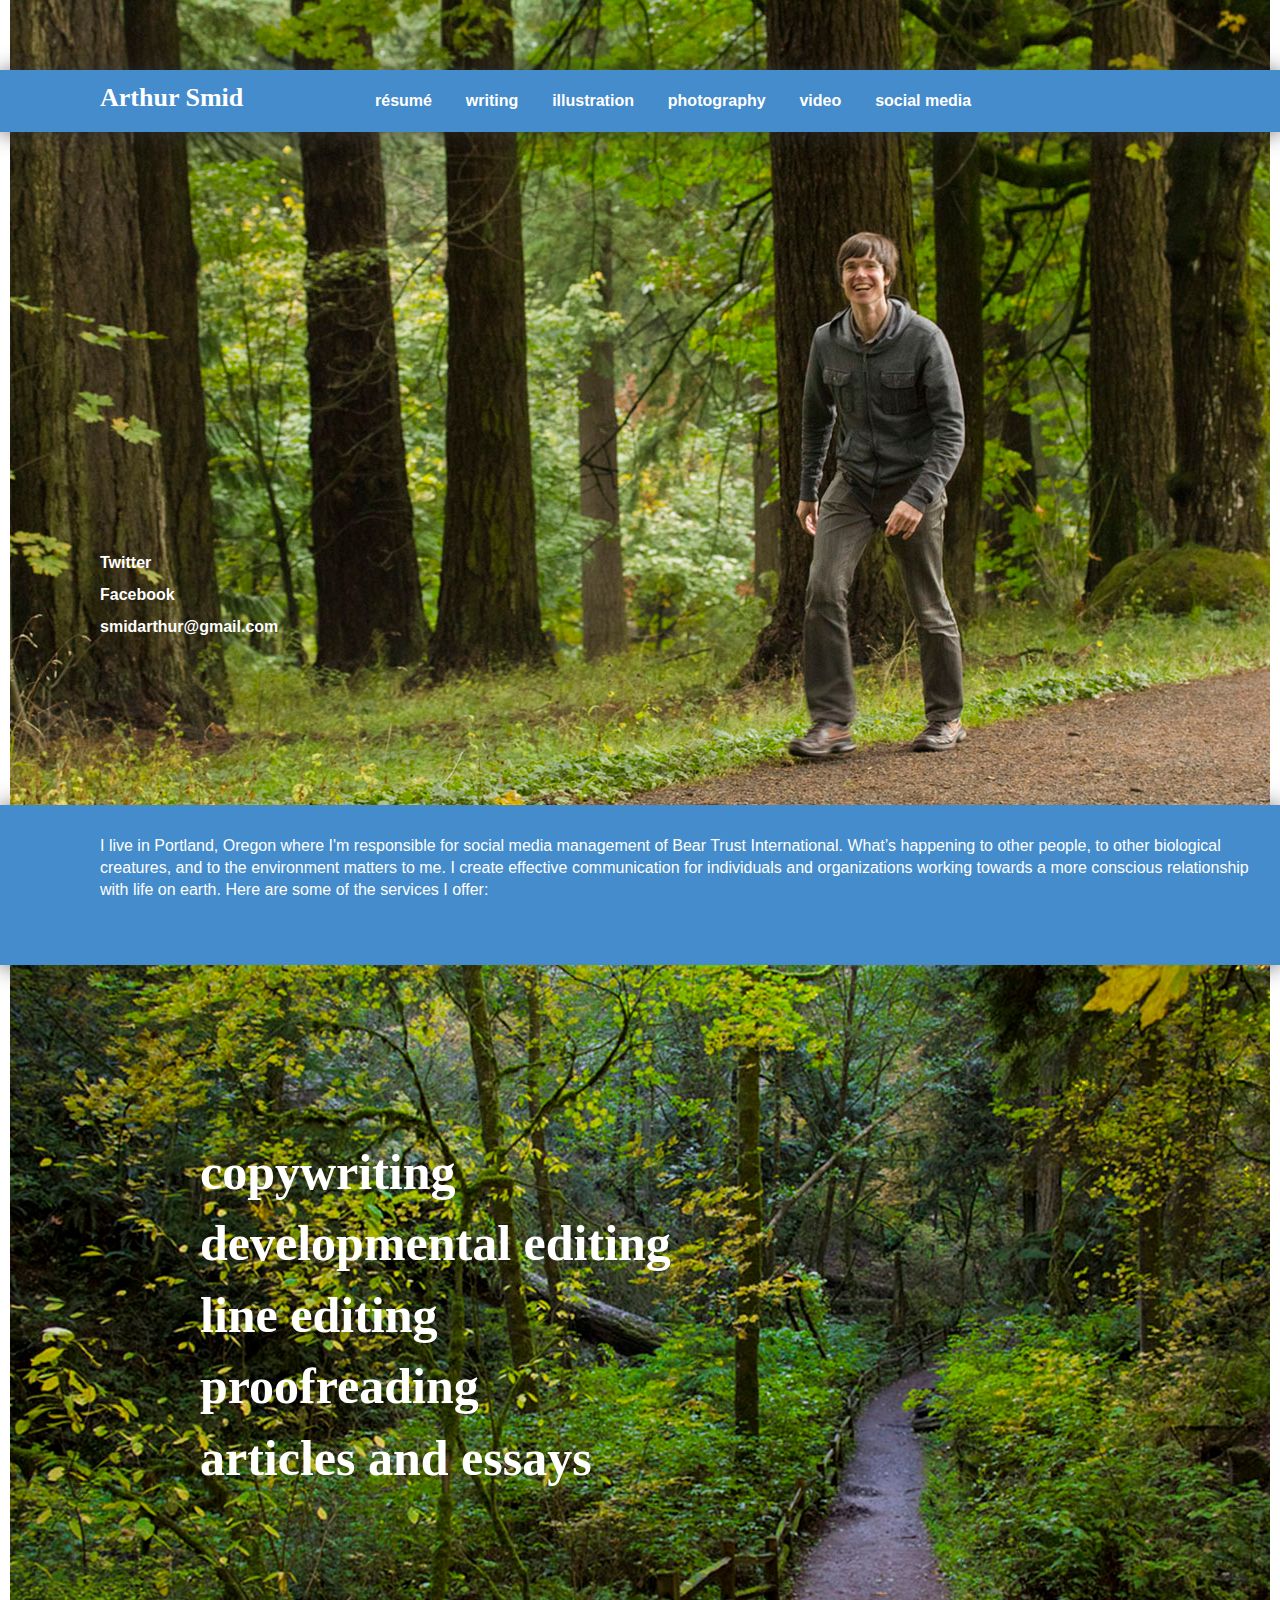
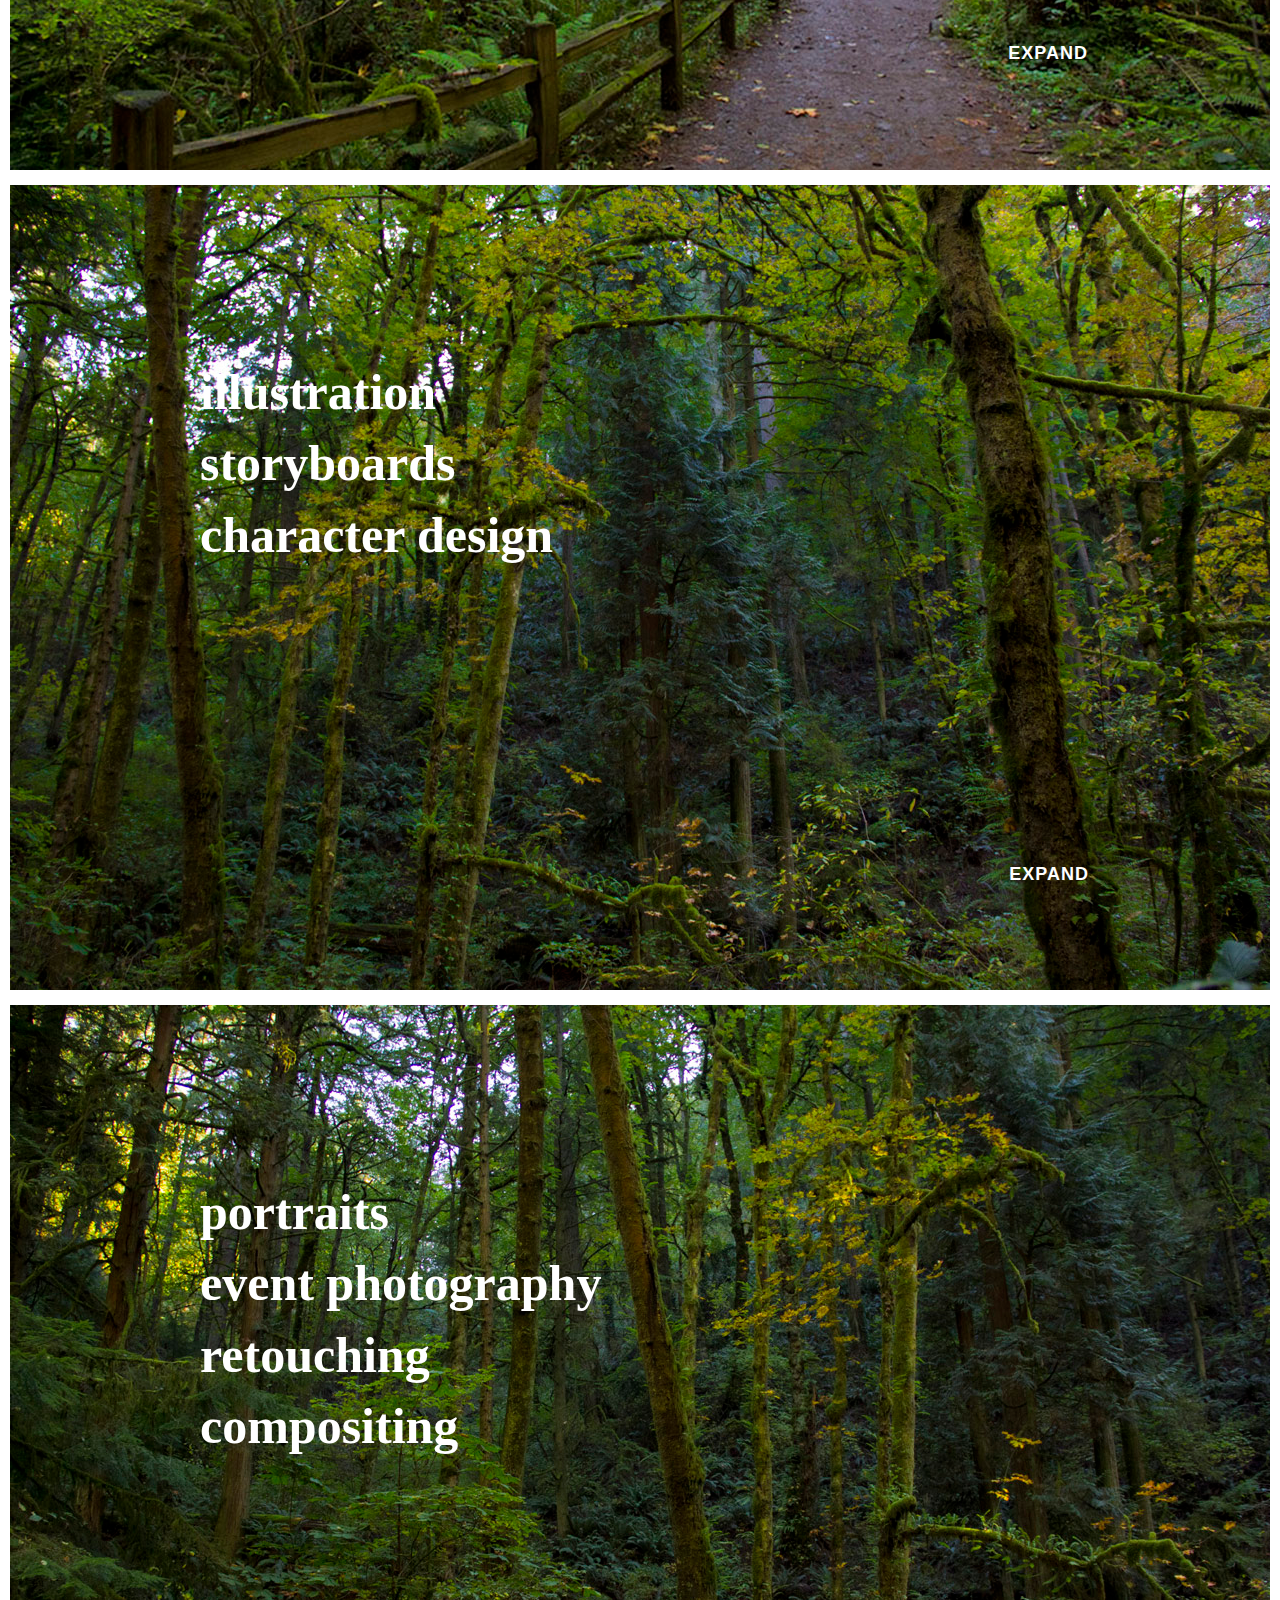
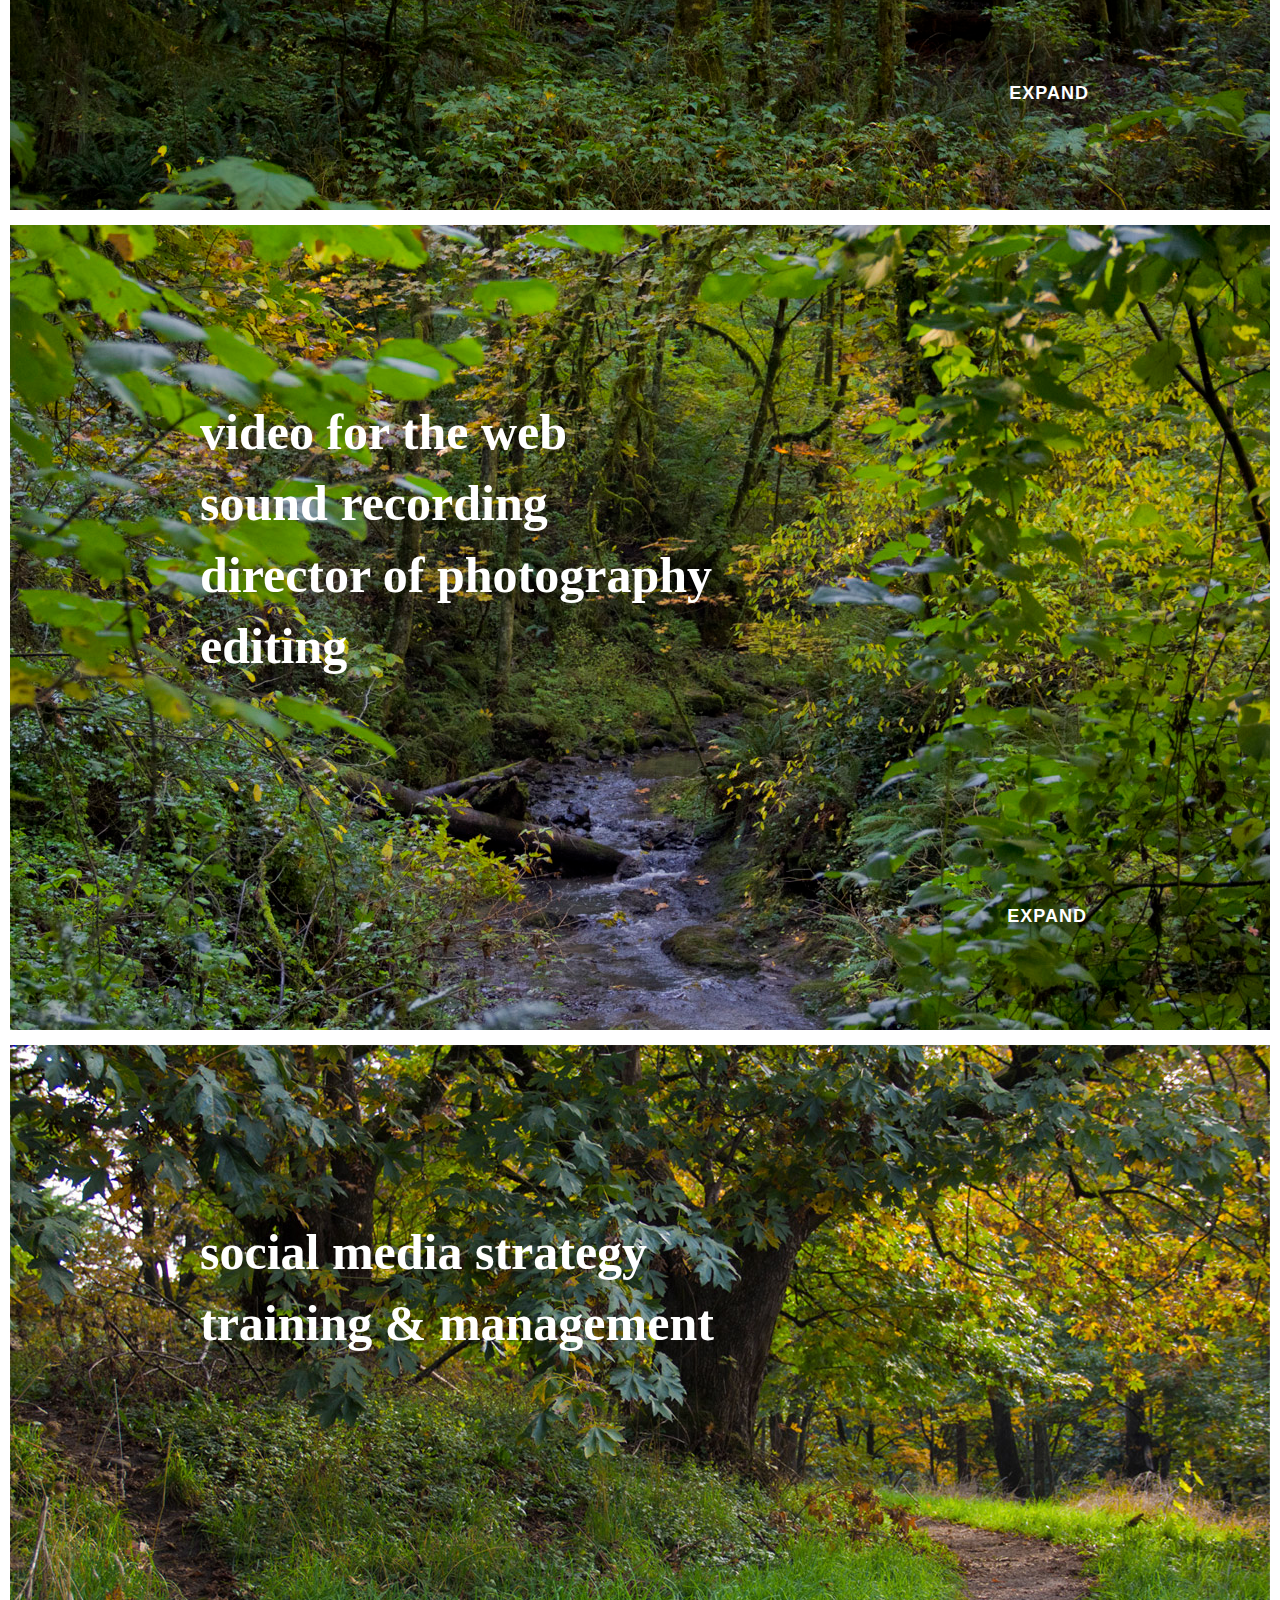
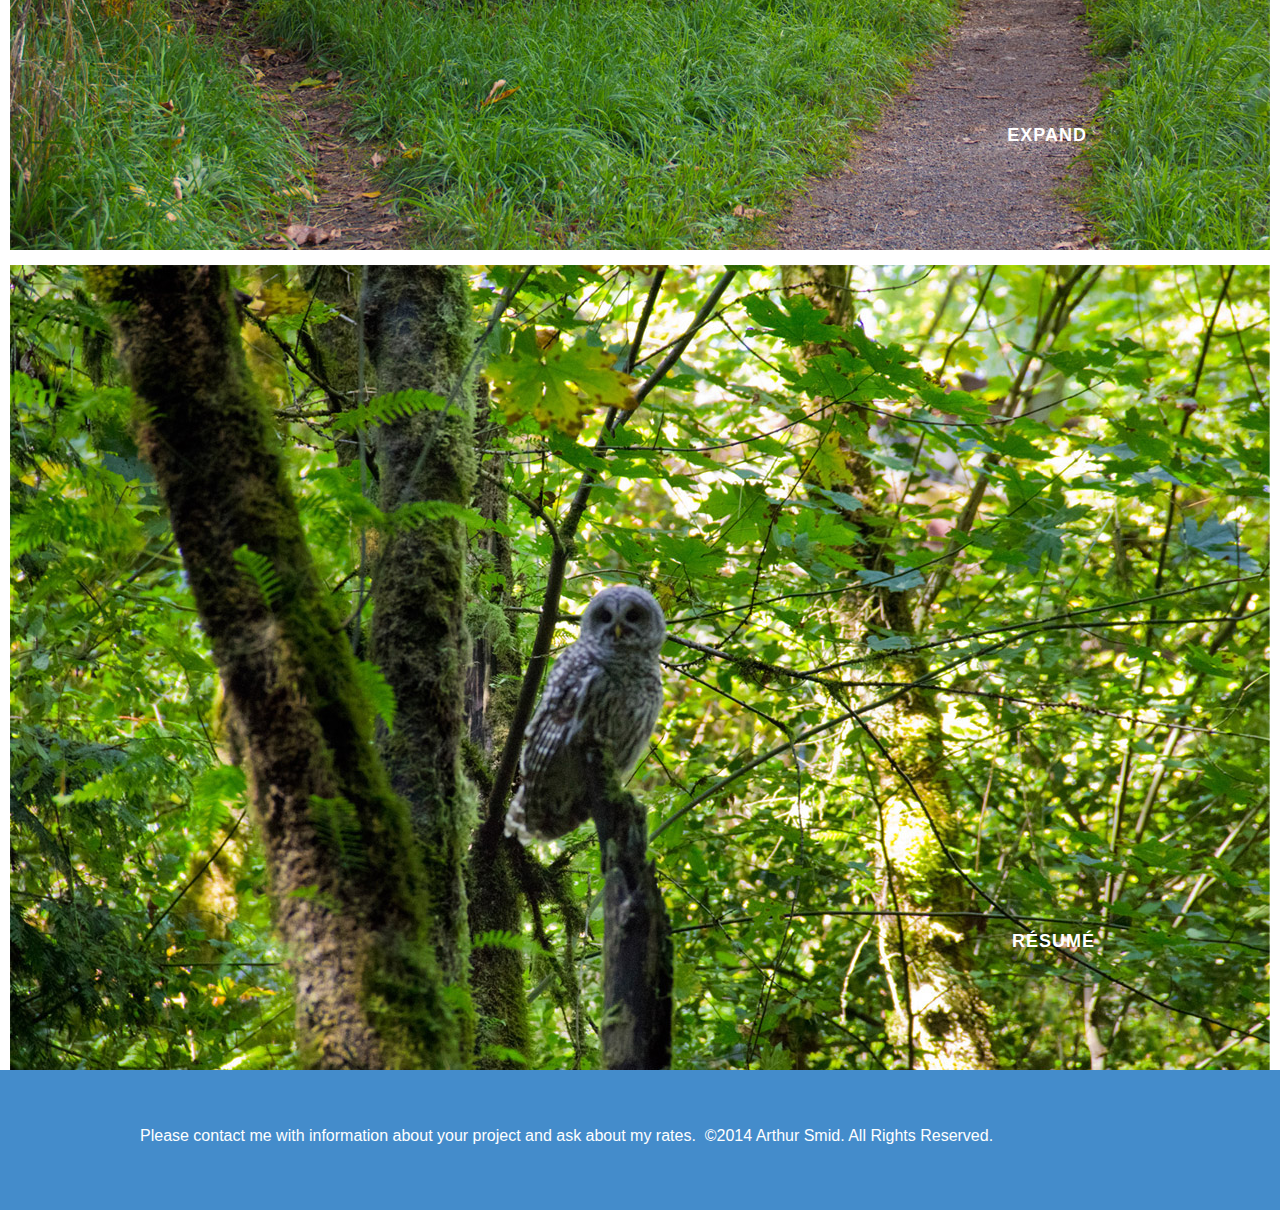
==== index.html @ 8f71c3ad "Changed some header and nav styles for mobile" ====
<!DOCTYPE HTML PUBLIC "-//W3C//DTD HTML 4.01 Transitional//EN"
 "http://www.w3.org/TR/html4/loose.dtd">

<html>

	<head>

	    <meta http-equiv="content-type" content="text/html; charset=utf-8">

	    <meta name="description" content="Writer and artist in Portland, Oregon. I create effective communications for individuals and organizations working towards a more conscious relationship with life on earth.">
      <meta name="viewport" content="user-scalable=no, initial-scale=1.0, maximum-scale=1.0, width=device-width">

      <link type="text/css" href="styles.css" rel="stylesheet">
      <link type="text/css" href="mobile_styles.css" rel="stylesheet">

	    <link rel="shortcut icon" href="favicon.ico" type="image/x-icon">
<link rel="icon" href="favicon.ico" type="image/x-icon">




	    <script type="text/javascript" src="js/jquery.min.js"></script>


<script type="text/javascript">
jQuery(document).ready(function() {
    var offset = 220;
    var duration = 500;
    jQuery(window).scroll(function() {
        if (jQuery(this).scrollTop() > offset) {
            jQuery('.back-to-top').fadeIn(duration);
        } else {
            jQuery('.back-to-top').fadeOut(duration);
        }
    });

    jQuery('.back-to-top').click(function(event) {
        event.preventDefault();
        jQuery('html, body').animate({scrollTop: 0}, duration);
        return false;
    })
});
		</script>



		<script type="text/javascript">
		$(document).ready(function() {
		  $('.nav-toggle').click(function(){
			//get collapse content selector
			var collapse_content_selector = $(this).attr('href');

			//make the collapse content to be shown or hide
			var toggle_switch = $(this);
			$(collapse_content_selector).toggle(function(){
			  if($(this).css('display')=='none'){
                                //change the button label to be 'Expand'
				toggle_switch.html('EXPAND');
			  }else{
                                //change the button label to be 'Hide'
				toggle_switch.html('CONTRACT');

			  }
			});
		  });

		});
		</script>



			<script type="text/javascript">
		$(document).ready(function() {
		  $('.nav-tog').click(function(){
			//get collapse content selector
			var collapse_content_selector = $(this).attr('href');

			//make the collapse content to be shown or hide
			var toggle_switch = $(this);
			$(collapse_content_selector).toggle(function(){
			  if($(this).css('display')=='none'){
                                //change the button label to be 'Expand'
				toggle_switch.html('R&Eacute;SUM&Eacute;');
			  }else{
                                //change the button label to be 'Hide'
				toggle_switch.html('R&Eacute;SUM&Eacute;');

			  }
			});
		  });

		});
		</script>


	    <title>Arthur Smid - Professional social media, writing and graphic services</title>

	</head>

	<body>



		<div id="container">


		<div id="dresser">

		<div id="header">

			<div id="logo"><h1>Arthur Smid</h1></div>


					<div id="navigation">
						<a href="index.html#resume" class="smoothScroll">résumé</a>
						<a href="index.html#writing" class="smoothScroll">writing</a>
						<a href="index.html#illustration" class="smoothScroll">illustration</a>
						<a href="index.html#photography" class="smoothScroll">photography</a>
						<a href="index.html#video" class="smoothScroll">video</a>
						<a href="index.html#socialMedia" class="smoothScroll">social media</a>

					</div>
					<!-- end navigation -->



				</div>
				<!-- end header -->


				<div id="contact">


			<div><a href="http://www.twitter.com/ArthurSmid"  target="blank">Twitter</a></div>
			<div><a href="http://www.facebook.com/ArthurSmid" target="blank"> Facebook</a></div>
				<div>
			<a href="mailto:smidarthur@gmail.com">smidarthur@gmail.com</a></div>
			</div>



				</div>
				<!-- end dresser -->


			<div id="content">





			<div id="intro"><div id="intro_text"><p>I live in Portland, Oregon where I'm responsible for social media management of Bear Trust International. What’s happening to other people, to other biological creatures, and to the environment matters to me. I create effective communication for individuals and organizations working towards a more conscious relationship with life on earth. Here are some of the services I offer: </p></div>

			</div>



			<div id="dresser1">



			<div id="collapse1" style="display:none">

				<div class="drawer1">


						<div class="column_c">

								<a href="https://muralmouth.wordpress.com/2016/01/08/chapbooks-dreams-poems-and-statements/" class="cell cell1" target="blank">
								Chapbooks:<br> Dreams, Poems, and Statements
								</a>

								<a href="http://www.neighborhoodnotes.com/news/2010/06/making_your_money_work_portlands_community_banks_and_credit_unions/" class="cell cell2"  target="blank">

								Making Your Money Work:
								Portland’s Community Banks and Credit Unions
								</a>

								<a href="http://www.neighborhoodnotes.com/news/2008/12/brody_on_broadway/" class="cell_b cell3"  target="blank">
								Brody on Broadway
								</a>



						</div>
					<!-- end column -->

						<div class="column_c">

								<a href="childrensbooks.html" target="blank" class="cell_b cell4">
								Children’s Books
								</a>

							<a href="http://www.neighborhoodnotes.com/news/2010/11/the_water_cycle_in_portland_living_in_a_watershed/" target="blank" class="cell cell7">
								The Water Cycle in Portland:<br> Living in a Watershed
								</a>

								<a href="http://thedailycrosshatch.com/2008/11/12/interview-farel-dalrymple/" target="blank" class="cell_b cell6">
								Interview: Farel Dalrymple
								</a>
						</div>
					<!-- end column -->


						<div class="column_c">

					<a href="https://muralmouth.wordpress.com/2015/06/01/oregon-geothermal-tapping-the-earths-power-industry-insights-with-john-lund/" target="blank" class="cell cell7">
								Oregon Geothermal<br> Tapping the Earth's Power
								</a>

								<a href="http://muralmouth.wordpress.com/2013/07/01/complementary-currency-citizens-invested-in-their-community/" class="cell cell1" target="blank">
								Proposal for a Conversation<br> About Complementary Currency
								</a>

								<a href="http://thedailycrosshatch.com/2008/10/12/chris-onstad-the-great-outdoor-fight-book-release-at-floating-world-comics/" target="blank" class="cell cell9">
								Chris Onstad:<br>  The Great Outdoor Fight Book<br>  Release at Floating World Comics
								</a>
						</div>
					<!-- end column -->




					</div>
					<!-- end drawer1 -->



				</div>
			<!-- end collapse1 -->

				<div class="heading">
			<div class="anchor"><a name="writing"></a></div>

					<h2>copywriting</h2>
					<h2>developmental editing</h2>
					 <h2>line editing</h2>
					<h2>proofreading</h2>
					<h2>articles and essays</h2>
							<div class="knob">

					<span href="#collapse1" class="nav-toggle button">
					EXPAND</span>
					</div>
					<!-- end knob -->


				</div>




			</div>
			<!-- end dresser1 -->





			<div id="dresser2">

				<div id="collapse2" style="display:none">

				<div class="drawer2">


						<div class="column">

								<a href="http://muralmouth.files.wordpress.com/2013/08/anessentialcommodity3.jpg" target="blank" class="cell10">
								</a>

								<a href="ahc.html" target="blank" class="cell11">

								</a>

								<a href="https://muralmouth.wordpress.com/2016/01/12/graphic-design-for-oregon-environmental-justice/" target="blank" class="cell12">

								</a>



						</div>
					<!-- end column -->

						<div class="column">

								<a href="https://muralmouth.wordpress.com/2016/04/08/40-second-elvis-movie/" target="blank" class="cell13">

								</a>

							<a href="lhap.html" target="blank" class="cell14">

								</a>

								<a href="http://thecrashedship.tumblr.com/" target="blank" class="cell15">

								</a>
						</div>
					<!-- end column -->


						<div class="column_b">

								<a href="http://guardianstoryboard.wordpress.com/" target="blank" class="cell16">

								</a>

								<a href="lwgs.html" target="blank" class="cell17">

								</a>

								<a href="ifap.html" target="blank" class="cell18">

								</a>
						</div>
					<!-- end column -->




					</div>
					<!-- end drawer2 -->



				</div>
			<!-- end collapse2 -->

				<div class="heading">
				<div class="anchor"><a name="illustration"></a></div>
						<h2>illustration</h2>
						<h2>storyboards</h2>
						<h2>character design</h2>




						<div class="knob knob2">
						<span href="#collapse2" class="nav-toggle button">
							EXPAND</span>
				</div>
				<!-- end knob -->




					</div>


			</div>



			<div id="dresser3">

			<div id="collapse3" style="display:none">

				<div class="drawer2">


						<div class="column">

								<a href="http://www.flickr.com/photos/12839935@N05/with/7206237502" target="blank" class="cell19">
								</a>

								<a href="http://www.flickr.com/photos/12839935@N05/7206237502/in/photostream/" target="blank" class="cell20">

								</a>

								<a href="http://muralmouth.wordpress.com/2012/11/07/portlands-comedy-trumpeter-player-kirk-reeves/" target="blank" class="cell21">
								</a>



						</div>
					<!-- end column -->

						<div class="column">

								<a href="http://muralmouth.files.wordpress.com/2013/04/monica_214.jpg" target="blank" class="cell22">

								</a>

							<a href="crccabout.html" target="blank" class="cell23">

								</a>

								<a href="http://www.flickr.com/photos/12839935@N05/7096708691/" target="blank" class="cell24">
								</a>
						</div>
					<!-- end column -->


						<div class="column_b">

								<a href="http://muralmouth.wordpress.com/2012/09/18/costume-sale-at-oregon-childrens-theatre/"  target="blank" class="cell25">

								</a>

								<a href="http://www.flickr.com/photos/12839935@N05/7132922783/" target="blank" class="cell26">
								</a>

								<a href="http://www.flickr.com/photos/12839935@N05/with/7206237502" target="blank" class="cell27">
								</a>
						</div>
					<!-- end column -->




					</div>
					<!-- end drawer2 -->



				</div>
			<!-- end collapse3 -->

				<div class="heading">
				<div class="anchor"><a name="photography"></a></div>
							<h2>portraits</h2>
							<h2>event photography</h2>
							<h2>retouching</h2>
							<h2>compositing</h2>


									<div class="knob knob3">
											<span href="#collapse3" class="nav-toggle button">
												EXPAND</span>
									</div>
									<!-- end knob -->
						</div>





			</div>



			<div id="dresser4">



			<div id="collapse4" style="display:none">

				<div class="drawer1">


						<div class="column_c">

								<a href="crcc.html" target="blank" class="cell_b cell1">
								Cedar Rapids Chess Club
								</a>

								<a href="https://vimeo.com/43348110" target="blank" class="cell_b cell2">
								Hannah in the Park
								</a>

								<a href="https://vimeo.com/55214036" target="blank" class="cell_b cell3">
								The Trifecta
								</a>



						</div>
					<!-- end column -->

						<div class="column_c">

								<a href="https://vimeo.com/42809027" target="blank" class="cell_b cell4">
								The Children's Center
								</a>

							<a href="https://vimeo.com/44155819" target="blank" class="cell_b cell5">
								Eternal Return
								</a>

								<a href="https://vimeo.com/54666315" target="blank" class="cell_b cell6">
								Fantasy Is My Breakfast
								</a>
						</div>
					<!-- end column -->


						<div class="column_c">

								<a href="https://vimeo.com/39379631" target="blank" class="cell_b cell7">
								PSU's Bike Hub
								</a>

								<a href="https://vimeo.com/46126713" target="blank" class="cell_b cell8">
								Wild Things
								</a>

								<a href="https://vimeo.com/53980043" target="blank" class="cell_b cell9">
								The Undead King
								</a>
						</div>
					<!-- end column -->




					</div>
					<!-- end drawer1 -->



				</div>
			<!-- end collapse1 -->

				<div class="heading">
				<div class="anchor"><a name="video"></a></div>
							<h2>video for the web</h2>
							<h2>sound recording</h2>
							<h2>director of photography</h2>
							<h2>editing</h2>

						</div>

						<div class="knob knob4">

					<span href="#collapse4" class="nav-toggle button">
					EXPAND</span>
					</div>
					<!-- end knob -->

			</div>



			<div id="dresser5">

			<div id="collapse5" style="display:none">

				<div class="drawer3">


						<div class="column_c">

								<a href="http://beartrust.org/" target="blank"  class="cell cell1">
								Daily Posts for<br> Bear Trust International
								</a>

								<a href="http://portlandfilmfestival.com/" target="blank" class="cell cell2">
								Additional Posts for<br> the Portland Film Festival
								</a>

						</div>
					<!-- end column -->

						<div class="column_c">

								<a href="https://www.facebook.com/BearTrustInternational" target="blank" class="cell_b cell4">
								BTI Facebook
								</a>

							<a href="https://www.facebook.com/PortlandFilmFestival" target="blank" class="cell_b cell5">
								PDXXFF Facebook
								</a>

						</div>
					<!-- end column -->


						<div class="column_c">

								<a href="https://twitter.com/BearTrust" target="blank" class="cell_b cell7">
								BTI Twitter
								</a>

								<a href="https://twitter.com/portlandfilm" target="blank" class="cell_b cell8">
								PDXXFF Twitter</a>

						</div>
					<!-- end column -->




					</div>
					<!-- end drawer1 -->



				</div>
			<!-- end collapse1 -->


				<div class="heading">
				<div class="anchor"><a name="socialMedia"></a></div>
							<h2>social media strategy</h2>
							<h2>training &amp; management</h2>

							<div class="knob knob5">

					<span href="#collapse5" class="nav-toggle button">
					EXPAND</span>
					</div>
					<!-- end knob -->

						</div>

			</div>



				<div id="dresser6">



				<div class="heading">
					<div class="anchor"><a name="resume"></a></div>

					<div class="knob knob6">

					<span href="#collapse6" class="nav-tog but">
					R&Eacute;SUM&Eacute;</span>
					</div>
					<!-- end knob -->

						</div>



<a href="index.html#" class="back-to-top">Top</a>

			</div>

									<div id="collapse6" style="display:none">

				<div class="drawer_resume">
					<h4>Professional social media, writing and graphic services</h4>

<h5>2014–2015</h5>
   <div class="indent1">
	   <h6>Communications<br>
		ProspectPDX</h6>
		<h5>Portland, Oregon</h5>
		<h5>www.prospectpdx.com</h5>
	  <h5>Responsibilities and accomplishments:</h5>
	  </div>
	  <!--end indent1-->

       <div class="indent2">
       <h5>Organize and promote events for the grand opening of The Parker Apartments</h5>
       <h5>Develop relationships with video game companies and organize industry meeting</h5>
       <h5>Network with growth industries in the Metro region and develop new clients</h5>
       <h5>Organize and promote informational meeting about freeway caps</h5>
       <h5>Earned media: KGW-TV story "Grassroots support for building I-405 Freeway Cap"</h5>
       <h5>Research and write 20-page proposal to create a marketing plan for the City of Beaverton</h5>
       </div>
      <!--end indent2-->


<h5>2013–2014</h5>
   <div class="indent1">
	   <h6>Social Media and Event Planning<br>
		Portland Film Festival</h6>
		<h5>Portland, Oregon</h5>
		<h5>www.portlandfilmfestival.org</h5>
	  <h5>Responsibilities and accomplishments:</h5>
	  </div>
	  <!--end indent1-->

       <div class="indent2">
       <h5>Build community on Twitter and Facebook</h5>
       <h5>Solicit and select stories for screenplay contest</h5>
       <h5>Find authors and filmmakers to participate on workshop panels</h5>
 <h5>Organize panel discussions and create promotional material for the events: Screenwriting and Independent Filmmaking; Science Fiction, Film and Technology; and Books to Film</h5>
       </div>
      <!--end indent2-->

<h5>2012–Present</h5>
   <div class="indent1">
	   <h6>Social Media<br>
		Bear Trust International</h6>
		<h5>Missoula, Montana</h5>
		<h5>www.beartrust.org</h5>
	  <h5>Responsibilities and accomplishments:</h5>
	  </div>
	  <!--end indent1-->

       <div class="indent2">
       <h5>Promote Bear Trust STEM education lessons</h5>
       <h5>Connect with conservation groups and influencers</h5>
       <h5>Respond to messages from the public about our mission</h5>
       <h5>Increase organic Likes on Facebook around 130/month</h5>
       <h5>Twitter followers increase about 80/month</h5>
       <h5>Post daily to Twitter and Facebook</h5>
       </div>
      <!--end indent2-->

<h5>2012–2013</h5>
  <div class="indent1">
	  <h6>World Pictures</h6>
		<h5>Portland, Oregon</h5>
		<h5>www.worldpictures.tv</h5>
		<h5>Responsibilities and accomplishments:</h5>
		</div>
	  <!--end indent1-->

		  <div class="indent2">
		  <h5>Produce a web series: “Cedar Rapids Chess Club”</h5>
			<h5>Design the website</h5>
			<h5>Cast actors and find a crew</h5>
			<h5>Storyboards, script breakdown and shot list</h5>
			<h5>Camera, direction, edit, and music</h5>
			<h5>Photograph and create the movie poster</h5>
			    </div>
      			<!--end indent2-->

<h5>2012</h5>
    <div class="indent1">
    <h6>Independent Contracts</h6>
    <h5>Portland, Oregon</h5>
    <h5>Project title and responsibilities:</h5>
    </div>
	<!--end indent1-->

	 <div class="indent2">
        <h5>“Athletes of Distinction”</h5>
        <h5>Oregon Disability Sports</h5>
        <h5>Create day-in-the-life footage of athletes</h5>
        <h5>https://vimeo.com/52663114</h5> </div>

       <div class="indent2">
       <h5>“Drive Oregon: Investor Forum”</h5>
        <h5>Create short to promote monthly event</h5>
        <h5>https://vimeo.com/49634523</h5></div>

       <div class="indent2">
       <h5>“The Children’s Center”</h5>
        <h5>Produce, camera, and edit</h5>
        <h5>https://vimeo.com/42809027</h5></div>

       <div class="indent2">
       <h5>“PSU Bike Hub”</h5>
        <h5>Produce, on-camera reporting, and edit</h5>
        <h5>https://vimeo.com/39379631</h5></div>

<h5>2008–2010</h5>
    <div class="indent1"><h6>Writer<br>
    Freelance</h6>
    <h5>Portland, Oregon</h5>
    <h5>www.thedailycrosshatch.com</h5>
    <h5>www.neighborhoodnotes.com</h5>
    <h5>www.pdxpipeline.com</h5>
    <h5>Responsibilities and accomplishments:</h5>
    </div>
    <!--end indent1-->

        <div class="indent2">
        <h5>Find subjects for articles</h5>
        <h5>Interview people</h5>
        <h5>Write compelling headlines and stories</h5>
        </div>

<h5>2008</h5>
   <div class="indent1"> <h6>Research Intern<br>
    Oregon Environmental Council</h6>
    <h5>Portland, Oregon</h5>
    <h5>Responsibilities and accomplishments:</h5>
     </div>
    <!--end indent1-->
        <div class="indent2">
        <h5>Collect contact info for people who blog about issues we're working on</h5>
        <h5>Gather information to complete personal profiles of Oregon State Legislature</h5>
        <h5>Collect contact info for Portland-area toy stores</h5>
        <h5>Collect and organize information on foundations for 2010 grants</h5>
        <h5>Write blog posts to explain Earth Overshoot Day and high occupancy lanes</h5>
        <h5>Draft letters asking members to support ban on toxic additives in plastics</h5>
        <h5>Draft letters for members to send legislators asking for their support</h5>
        </div>

<h5>2004</h5>
    <div class="indent1"><h6>Artist<br>
    Bent Image Lab</h6>
    <h5>Portland, Oregon</h5>
    <h5>www.bentimagelab.com</h5>
    <h5>Responsibilities and accomplishments:</h5>
     </div>
    <!--end indent1-->
        <div class="indent2">
        <h5>Build and paint sets used in stop-motion animation</h5>
        <h5>Two commercials for Twistables candy</h5>
        <h5>Animated sketch for Saturday Night Live</h5>
        <h5>Ad for Mrs. Foster's Home for Imaginary Friends</h5>
        </div>

<h5>1997–Present</h5>
    <div class="indent1"><h6>Illustrator<br>
    Freelance</h6>
    <h5>Portland, Oregon</h5>
    <h5>www.arthursmid.com</h5>
    <h5>Responsibilities and accomplishments:</h5>
     </div>
    <!--end indent1-->
    <div class="indent2">
    <h5>Create illustrations for reproduction in print and web-based media</h5>
        <h5>Use traditional materials and current technology</h5>
        <h5>Storyboard and production design: thecrashedship.tumblr.com</h5>
        <h5>Write and illustrate picture books for children:</h5>
            <h5>Little Wolverine Goes to Sleep</h5>
            <h5>Let’s Have a Potluck</h5>
            <h5>I Found a Pony</h5>
            <h5>Adam Has a Cow</h5>
            </div>

<div class="spacer"></div>
<span class="lead">EDUCATION</span>
<div class="indent1">
<h6>University of Oregon</h6>
<h5>Bachelor of Arts in Fine and Applied Art, 1996</h5>
    <h5>Activities and accomplishments:</h5>
    </div>

    <div class="indent2">
        <h5>Learn to paint and sculpt</h5>
        <h5>Improve written communication</h5>
        <h5>Study literature and world history</h5>
        <h5>Create comic strip and editorial cartoons, The Oregon Daily Emerald, 1991-92</h5>
        <h5>Illustrate historical figures and events for educational software, 1996</h5>
        </div>

<div class="spacer"></div>
<span class="lead">COMPUTER SKILLS</span>
<div class="spacer"></div>

<h5>Adobe Creative Suite: Photoshop, Illustrator, InDesign</h5>
<h5>Basic HTML and CSS</h5>
<h5>Campaign Monitor: email marketing</h5>
<h5>Final Cut Pro 7 and X</h5>
<h5>Google Apps: Docs, Slides, Calendar</h5>
<h5>Wacom Tablet</h5>
<h5>WordPress</h5>

<div class="spacer2"></div>


<span class="lead">VIDEO EQUIPMENT</span>
<div class="spacer"></div>

<h5>Canon 60D and Zoom H4N</h5>
<h5>I’m also familiar with the Canon 5D and Panasonic AG-HMC150PJ.</h5>
<div class="spacer2"></div>


<span class="lead">LANGUAGES</span>
<div class="spacer"></div>

<h5>English  &nbsp;      Expert</h5>
<h5>Spanish  &nbsp;      Conversational</h5>
<div class="spacer2"></div>


<span class="lead">ACTIVITIES</span>
<div class="spacer"></div>

<h5>Tutor with Portland Impact (2006-2007); Teacher with Hot English Publishing (2008);</h5> <h5>Grantwriting for Super Project Lab (2009); Outreach coordinator for Research Club (2010);</h5> <h5>Copywriting for Ecotrust (2011); Portrait photography (2012); Writing, book design, and</h5>
<h5>cover illustration for science fiction novella: <i>Unlimited Congress</i> (2013–14); Writing and</h5>
<h5>book design: <i>What We Have In Common</i> (2013–2015)</h5>
<div class="spacer2"></div>
	<div class="spacer2"></div>
	<div class="spacer2"></div>








					</div>
					<!-- end drawer1 -->



				</div>
			<!-- end collapse1 -->





				<div id="footer">


				<p class="footer_text">Please contact me with information about your project and ask about my rates.&nbsp;
				&copy;2014 Arthur Smid. All Rights Reserved.</p>




				</div>
				<!-- end footer -->


			</div>
			<!--end content -->


		</div>
		<!-- end container -->

<script type="text/javascript" src="http://ajax.googleapis.com/ajax/libs/jquery/1.7.1/jquery.min.js"></script>
<script type="text/javascript" src="js/smoothscroll.js"></script>


	</body>

</html>
---- styles.css ----
*{ /*border: 1px dotted #ccc; */
		outline:none;
	}





	body{
			padding:0;

			margin:0;

			font-family: 'Verdana', Helvetica, sans-serif;

			font-size:.875em;

			line-height:150%;

			background: center center;

			text-align: center;






	}

		h1{


			font-size:26px;
			font-family:"Verdana";
			color:#FFF;



	}


		h2{

			font-family:"Verdana";
			font-size:50px;
			color:#FFF;
			line-height:30px;

			}

		h3{

			font-family:"Verdana";
			font-size:24px;
			color:#FFF;
			line-height:30px;
			font-weight:100;

			}

				h4{

			font-family:"Verdana";
			font-size:24px;
			color:#555555;
			margin:0 0 20px 0;
			font-weight:800;

			}

				h5{

			font-family:"Verdana";
			font-size:16px;
			color:#555555;
			margin:0;
			font-weight:100;

			}

					h6{

			font-family:"Verdana";
			font-size:16px;
			color:#555555;
			margin:0;
			font-weight:800;

			}

				.lead{

			font-family:"Verdana";
			font-size:16px;
			color:#555555;

			font-weight:100;
			margin:0;
			}






	p{

			font-family:'Verdana', Helvetica, sans-serif;
			font-size:16px;
			line-height:22px;
			margin:0 0 13px 0;
			color:#FFF;
			font-weight:100;

	}


	a{
			color:#FFF;
			text-decoration:none;
			font-size:16px;
			-webkit-transition: all 0.3s ease-in-out;
	-moz-transition: all 0.3s ease-in-out;
	-o-transition: all 0.3s ease-in-out;
	transition: all 0.3s ease-in-out;
	font-weight:bold;
	}


	#navigation a{

	margin:0 15px 0 15px;
	}

	#container{

			/*width:90em;*/

			margin: 0 auto;

		text-align:left;


	}

#logo{

height:30px;
margin-left:100px;
float:left;



}

#header{
transition: 0.5s, top;
height:4.4em;
/*width:90em;*/
background:#448ccb;
position:relative;
top:70px;
z-index:-50;

-webkit-box-shadow: 0px 1px 22px rgba(50, 50, 50, 0.75);
-moz-box-shadow:    0px 1px 22px rgba(50, 50, 50, 0.75);
box-shadow:         0px 1px 22px rgba(50, 50, 50, 0.75);


}

#navigation{
width:720px;
height:30px;
float:right;
position:relative;
top:20px;
right:200px;



}


#navigation a:hover{
opacity:.6;





}

 #contact{
width:200px;
height:200px;

top:470px;
left:50px;
padding:15px 50px 20px 50px;
position:relative;
z-index:-40;


}


#intro{

/*width:90em;*/
height:160px;

background:#448ccb;
position:relative;
top:0px;
z-index:-35;

-webkit-box-shadow: 0px 1px 22px rgba(50, 50, 50, 0.75);
-moz-box-shadow:    0px 1px 22px rgba(50, 50, 50, 0.75);
box-shadow:         0px 1px 22px rgba(50, 50, 50, 0.75);
}


#intro_text{
margin:0px 0 0 100px;
padding-top:30px;
/*width:950px;*/

}

#dresser{

/*width:90em;*/
height:805px;

background: url("images/arthur.jpg") no-repeat center 0;
position:relative;
z-index:10;





}#dresser1{

/*width:90em;*/
height:805px;
margin-top:0px;
background: url("images/forest1.jpg") no-repeat center 0;


}


#dresser2{

/*width:90em;*/
height:805px;
margin-top:15px;
background: url("images/forest2.jpg") no-repeat center 0;


}

#dresser3{

/*width:90em;*/;
height:805px;
margin-top:15px;
background: url("images/forest3.jpg") no-repeat center 0;


}


#dresser4{

/*width:90em;*/;
height:805px;
margin-top:15px;
background: url("images/forest4.jpg") no-repeat center 0;


}

#dresser5{

/*width:90em;*/;
height:805px;
margin-top:15px;
background: url("images/forest5.jpg") no-repeat center 0;


}


#dresser6{

/*width:90em;*/;
height:805px;
margin-top:15px;
background: url("images/forest6.jpg") no-repeat center 0;


}



.heading{
margin:0px 0 0 200px;
padding-top:120px;


}





#footer{

}




.back-to-top {
    position: fixed;
    bottom: 1.7em;
    right: 10px;
    text-decoration: none;
    color:#FFF;
    background-color: #448ccb;
    font-size: 12px;
    padding: 1em;
    display: none;
}

.back-to-top:hover {
  opacity:.7;
}



	.column{

height:37.43em;
width:20.93em;
padding-right:4px;
margin:0;

float:left;


}

	.column_b{

height:37.43em;
width:20.93em;

margin:0;

float:left;


}


	.column_c{

height:37.43em;
width:21.07em;

margin:0;

float:left;


}

.drawer1{

width:63.22em;

background:#FFF;
margin:140px 0 0 185px;
z-index:40;
position:absolute;
-webkit-box-shadow: 1px 1px 200px rgba(1, 1, 1, 1);
-moz-box-shadow:    1px 1px 200px rgba(1, 1, 1, 1);
box-shadow:         1px 1px 200px rgba(1, 1, 1, 1);

}

.drawer2{

width:63.37em;


margin:140px 0 0 185px;
z-index:40;
position:absolute;
-webkit-box-shadow: 1px 1px 200px rgba(1, 1, 1, 1);
-moz-box-shadow:    1px 1px 200px rgba(1, 1, 1, 1);
box-shadow:         1px 1px 200px rgba(1, 1, 1, 1);
background:#FFF;

}

.drawer3{

width:63.22em;

height:350px;

background:#FFF;
margin:140px 0 0 185px;
z-index:40;
position:absolute;
-webkit-box-shadow: 1px 1px 200px rgba(1, 1, 1, 1);
-moz-box-shadow:    1px 1px 200px rgba(1, 1, 1, 1);
box-shadow:         1px 1px 200px rgba(1, 1, 1, 1);

}


.drawer_resume{

position:relative;
width:885px;


margin:60px 0 0 200px;


}

.cell{
height:120px;
width:249px;
display:block;
text-align:center;
padding:55px 23.6px 0 23.6px;
margin:0;
}

.cell_b{
height:100px;
width:249px;
display:block;
text-align:center;
padding:75px 23.6px 0 23.6px;
margin:0;
}





.cell:hover, .cell10:hover, .cell11:hover, .cell12:hover, .cell13:hover, .cell14:hover, .cell15:hover, .cell16:hover, .cell17:hover, .cell18:hover,  .cell19:hover, .cell20:hover, .cell21:hover, .cell22:hover, .cell23:hover, .cell24:hover, .cell25:hover, .cell26:hover, .cell27:hover, .cell_b:hover{
opacity:.6;




}
.column_c a{

color:#555555;
font-size:13px;
display:block;

}



.cell1{

background:#8ea292;


}

.cell2{

background:#8e9e68;


}

.cell3{

background:#6f830f;


}

.cell4{

background:#a6b65c;


}

.cell5{

background:#b3b74d;


}

.cell6{

background:#98a610;


}

.cell7{

background:#d7de52;


}.cell8{

background:#839245;


}

.cell9{

background:#9fbf10;


}


.cell10{

background:url("images/illustration_thumbs/farmers.png");
border-bottom:#FFF solid 4px;
display:block;
width:293px;
height:172px;

}

.cell11{
display:block;
background:url("images/illustration_thumbs/adam_cow.png");
border-bottom:#FFF solid 4px;
width:293px;
height:172px;

}


.cell12{

background:url("images/illustration_thumbs/logo.png");
display:block;
width:293px;
height:172px;

}


.cell13{

background:url("images/illustration_thumbs/bird_diploma.png");
border-bottom:#FFF solid 4px;
width:293px;
height:172px;
display:block;

}


.cell14{

background:url("images/illustration_thumbs/potluck.png");
border-bottom:#FFF solid 4px;
width:293px;
height:172px;
display:block;

}


.cell15{

background:url("images/illustration_thumbs/crashed.png");

width:293px;
height:172px;
display:block;

}


.cell16{

background:url("images/illustration_thumbs/guardian.png");
border-bottom:#FFF solid 4px;
display:block;
width:293px;
height:172px;

}


.cell17{

background:url("images/illustration_thumbs/wolverine.png");
border-bottom:#FFF solid 4px;
width:293px;
height:172px;
display:block;
}

.cell18{

background:url("images/illustration_thumbs/pony.png");
display:block;
width:293px;
height:172px;

}


.cell19{

background:url("images/photo_thumbs/yoga.png");
border-bottom:#FFF solid 4px;
width:293px;
height:172px;
display:block;
}

.cell20{

background:url("images/photo_thumbs/evan.png");
border-bottom:#FFF solid 4px;
width:293px;
height:172px;
display:block;
}


.cell21{

background:url("images/photo_thumbs/kirk.png");
display:block;
width:293px;
height:172px;

}


.cell22{

background:url("images/photo_thumbs/monica.png");
border-bottom:#FFF solid 4px;
width:293px;
height:172px;
display:block;
}


.cell23{

background:url("images/photo_thumbs/cedar.png");
border-bottom:#FFF solid 4px;
width:293px;
height:172px;
display:block;
}


.cell24{

background:url("images/photo_thumbs/eden.png");
display:block;
width:293px;
height:172px;

}


.cell25{

background:url("images/photo_thumbs/costume.png");
border-bottom:#FFF solid 4px;
display:block;
width:293px;
height:172px;

}


.cell26{
display:block;
background:url("images/photo_thumbs/family.png");
border-bottom:#FFF solid 4px;
width:293px;
height:172px;

}

.cell27{

background:url("images/photo_thumbs/class.png");
display:block;
width:293px;
height:172px;

}


 .button{
  	color:#FFF;
	cursor:pointer;
	padding:10px;
	font-size:18px;
	font-weight:bold;
	z-index:490;
	letter-spacing:1px;
	-webkit-transition: all 0.3s ease-in-out;
	-moz-transition: all 0.3s ease-in-out;
	-o-transition: all 0.3s ease-in-out;
	transition: all 0.3s ease-in-out;

	}



	 .but{
  	color:#FFF;
	cursor:pointer;
	padding:10px;
	font-size:18px;
	font-weight:bold;
	z-index:490;
	letter-spacing:1px;
	-webkit-transition: all 0.3s ease-in-out;
	-moz-transition: all 0.3s ease-in-out;
	-o-transition: all 0.3s ease-in-out;
	transition: all 0.3s ease-in-out;

	}
	 .button:hover{
  color: #448ccb;


	}

	.but:hover{
  color:#448ccb;


	}

	.knob{
	margin:129px 182px 0 0;
	float:right;


	}

	.anchor{

	height:30px;

	}


.knob2{
	margin:273px 181px 0 0;



	}


.knob3{
	margin:200px 181px 0 0;



	}


	.knob4{
	margin:203px 183px 0 0;



	}


		.knob5{
	margin:345px 183px 0 0;



	}

			.knob6{
	margin:516px 175px 0 0;



	}


	.indent1{
	margin:0 0 0 25px;



	}

.indent2{
	margin:0 0 20px 50px;

	}



.spacer{

height:15px

}


.spacer2{

height:30px

}


#footer{
height:140px;
background:#448ccb;
margin:0;



}

.footer_text{
height:65px;

padding:55px 0 0 140px;



}

	#contact a{

			font-family:'Verdana', Helvetica, sans-serif;
			font-size:16px;
			line-height:32px;

			color:#FFF;

	}

		#contact a:hover{


			color:#448ccb;

	}
---- mobile_styles.css ----
@media screen and (max-width: 768px) {
  * {
    box-sizing: border-box;
  }

  html {
    padding: 0;
    margin: 0;
  }

  [id^=dresser] {
    height: auto !important;
  }

  #logo {
    background: #448ccb;
    margin-left: 0;
    height: auto;
    float: none;
  }

  #logo h1 {
    margin: 0;
    padding: 1em 0;
    text-align: center;
  }

  #header {
    top: 0;
    height: auto;
    background: transparent;
    box-shadow: none;
  }

  #navigation {
    width: 100%;
    height: auto;
    float: none;
    position: relative;
    top: 0;
    right: 0;
    display: flex;
    flex-wrap: wrap;
    padding: 1em 0;
  }

  #navigation a {
    margin: 0;
    flex: 1 1 100%;
    text-align: center;
    padding: 0.5em 0;
  }
}
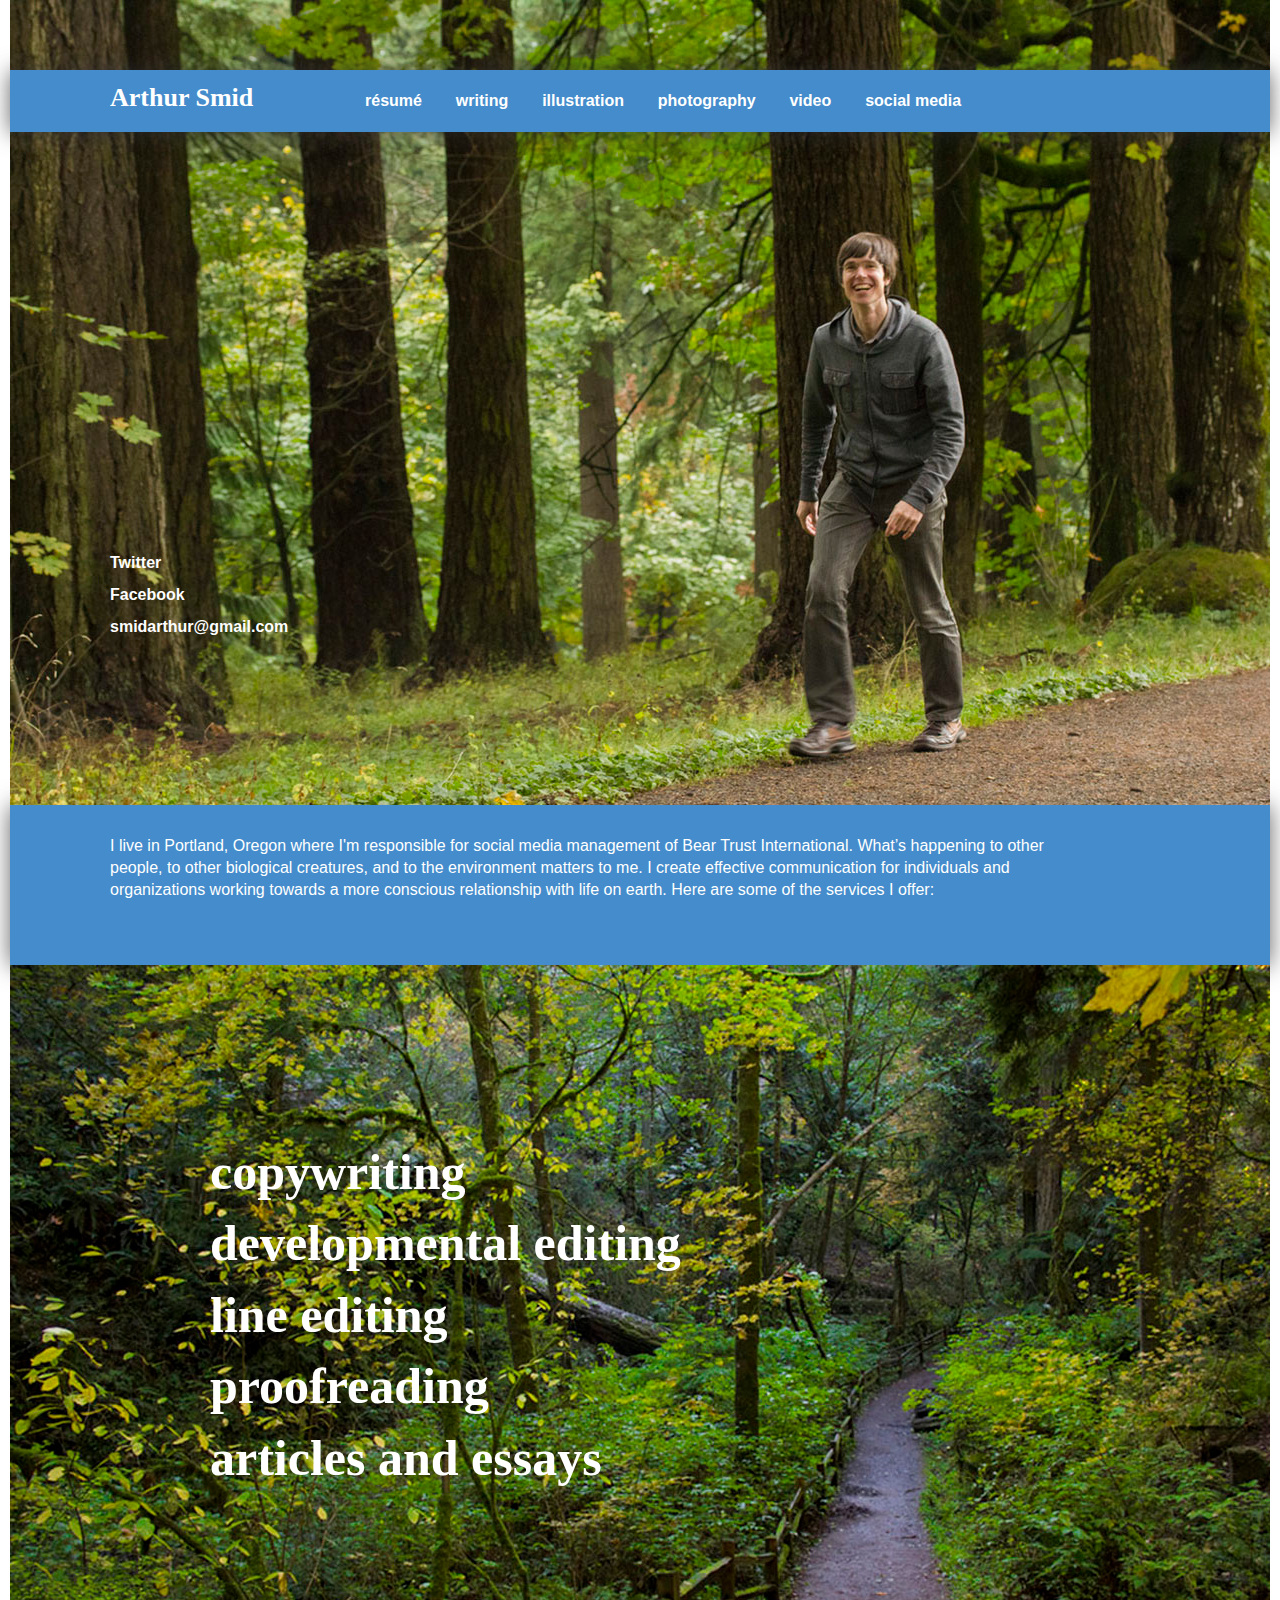
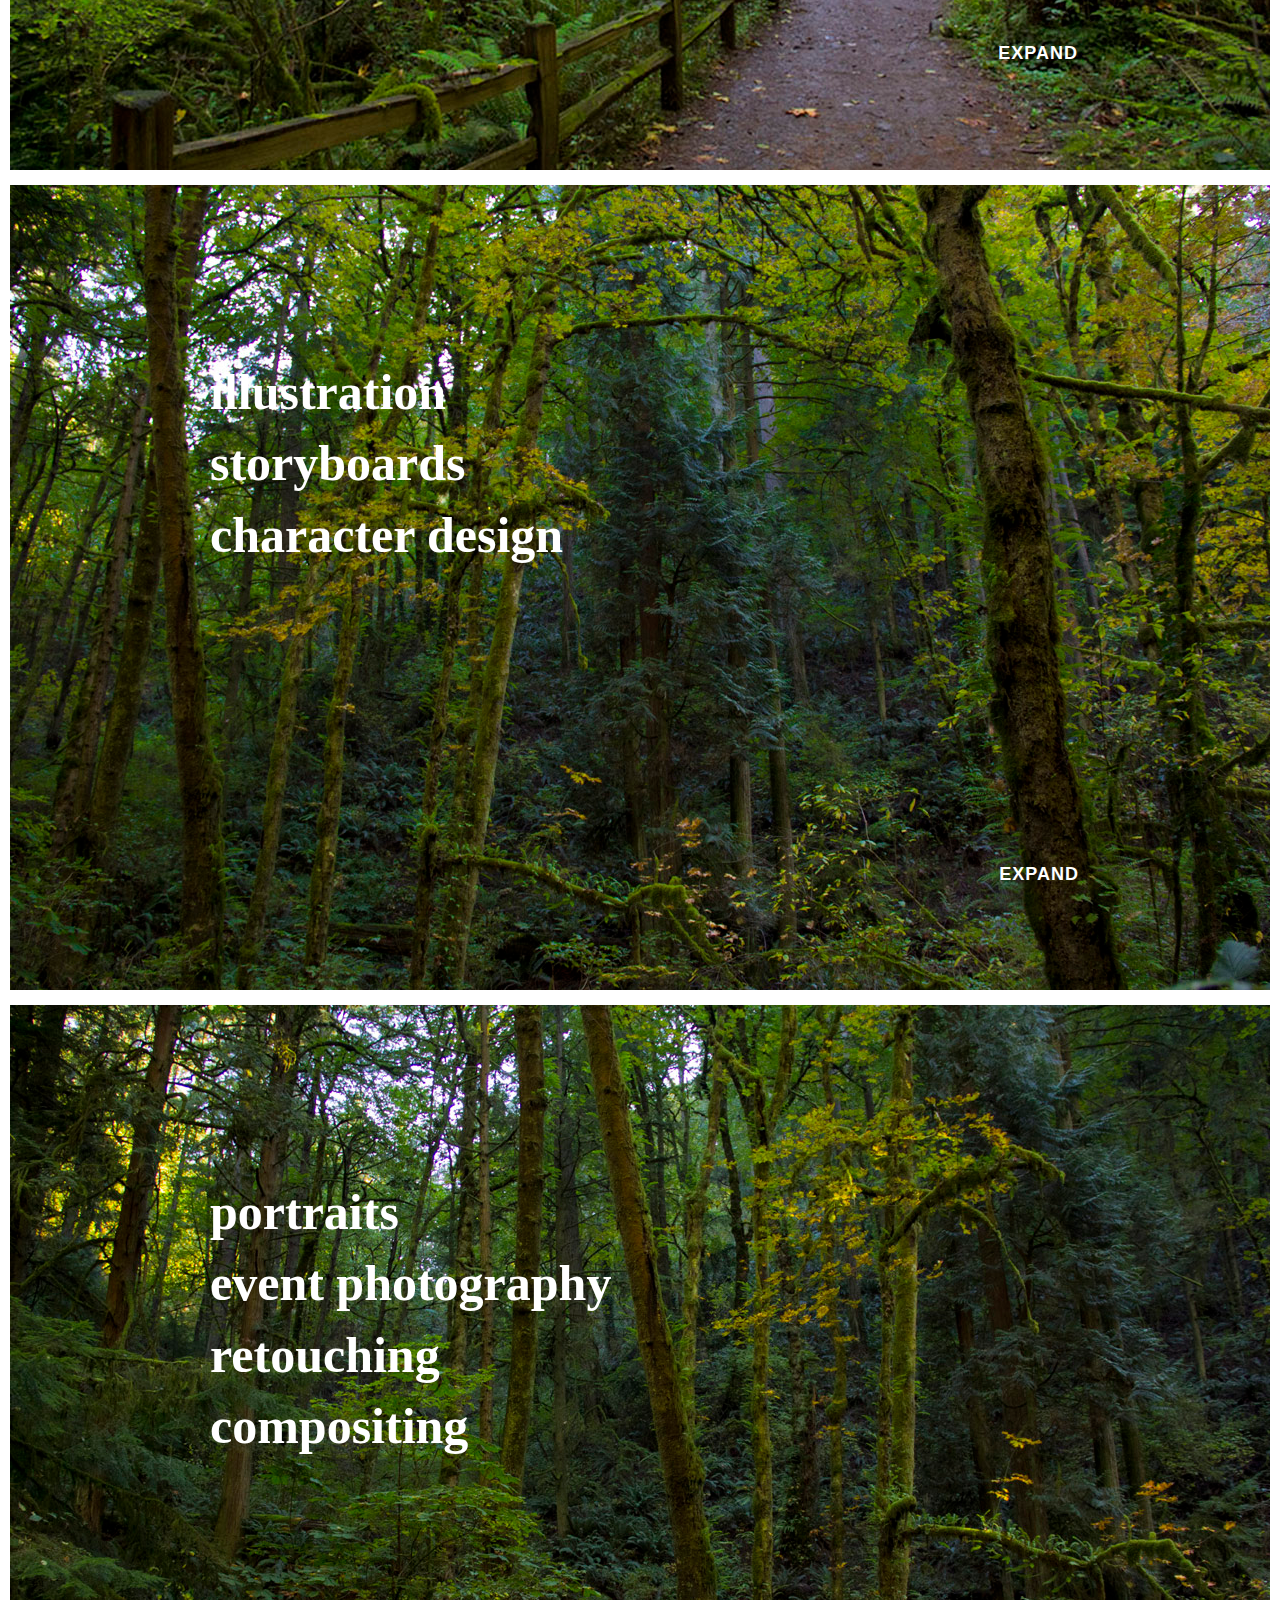
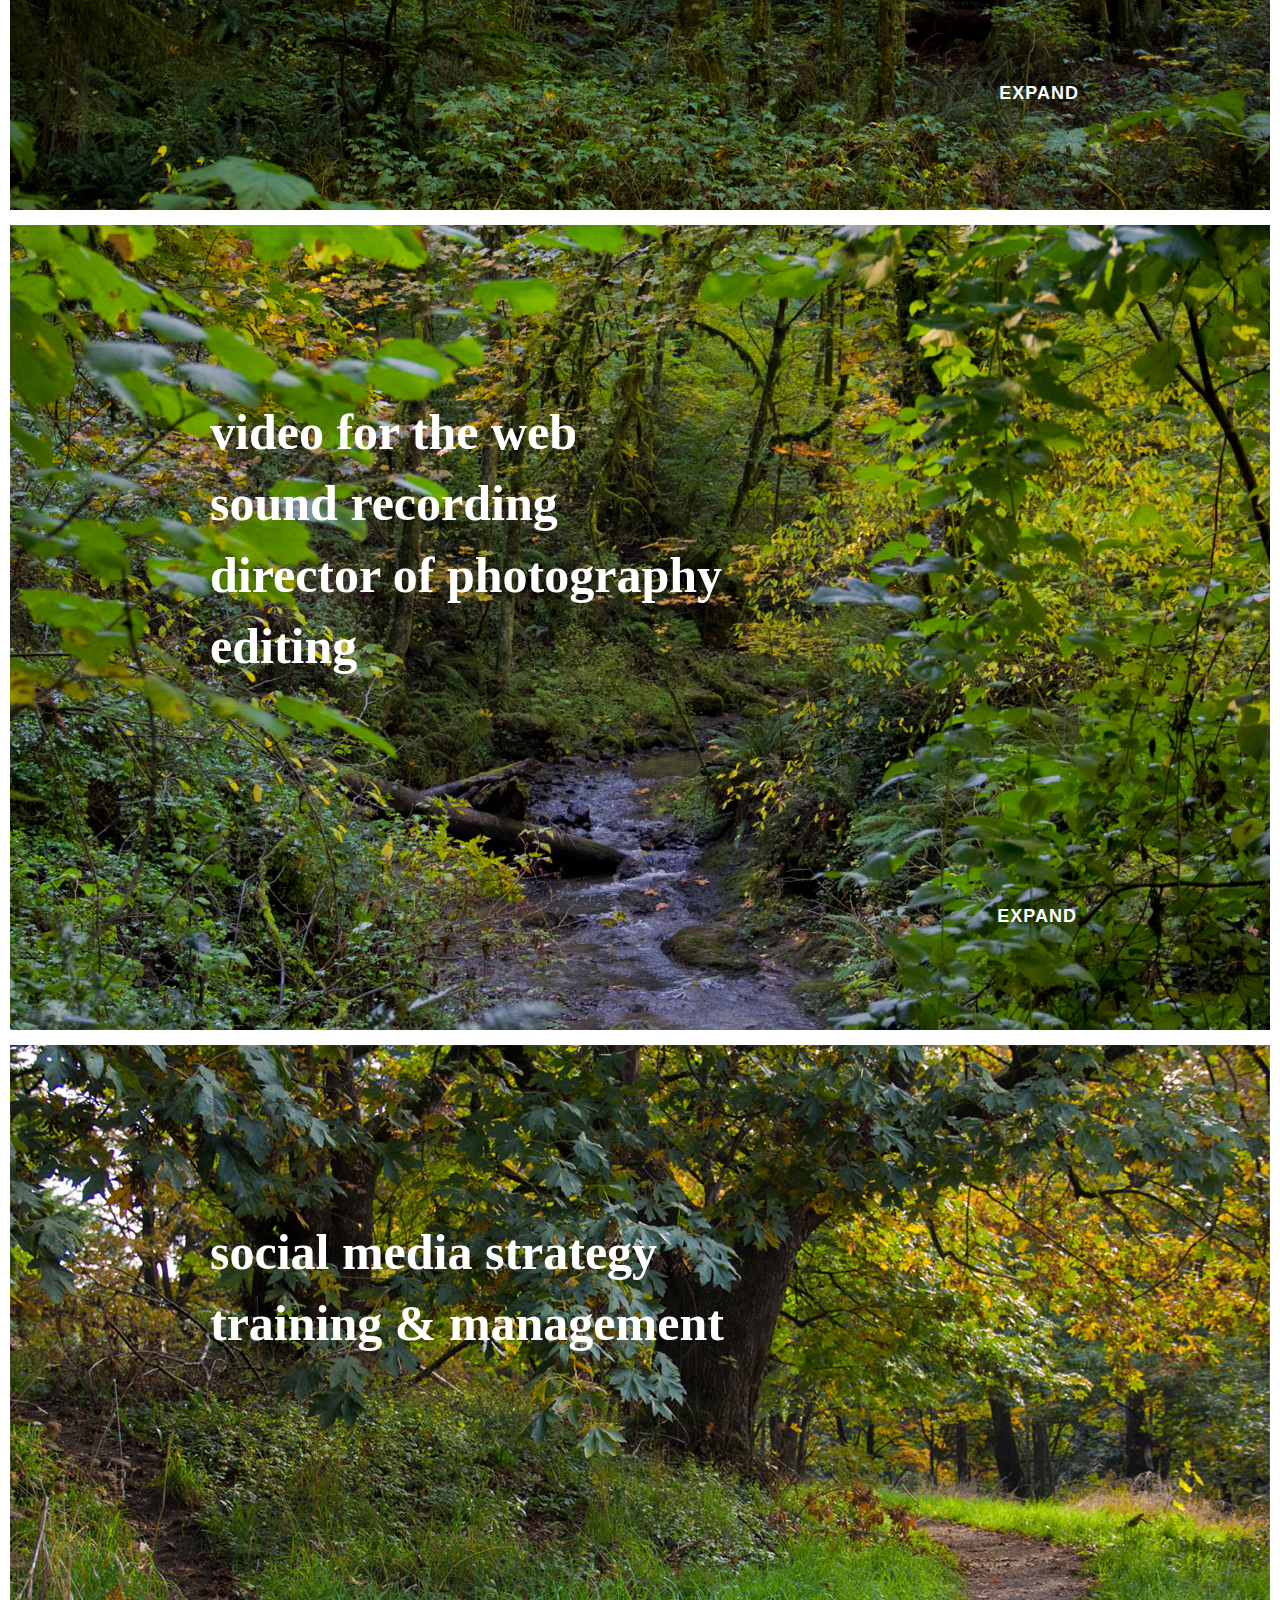
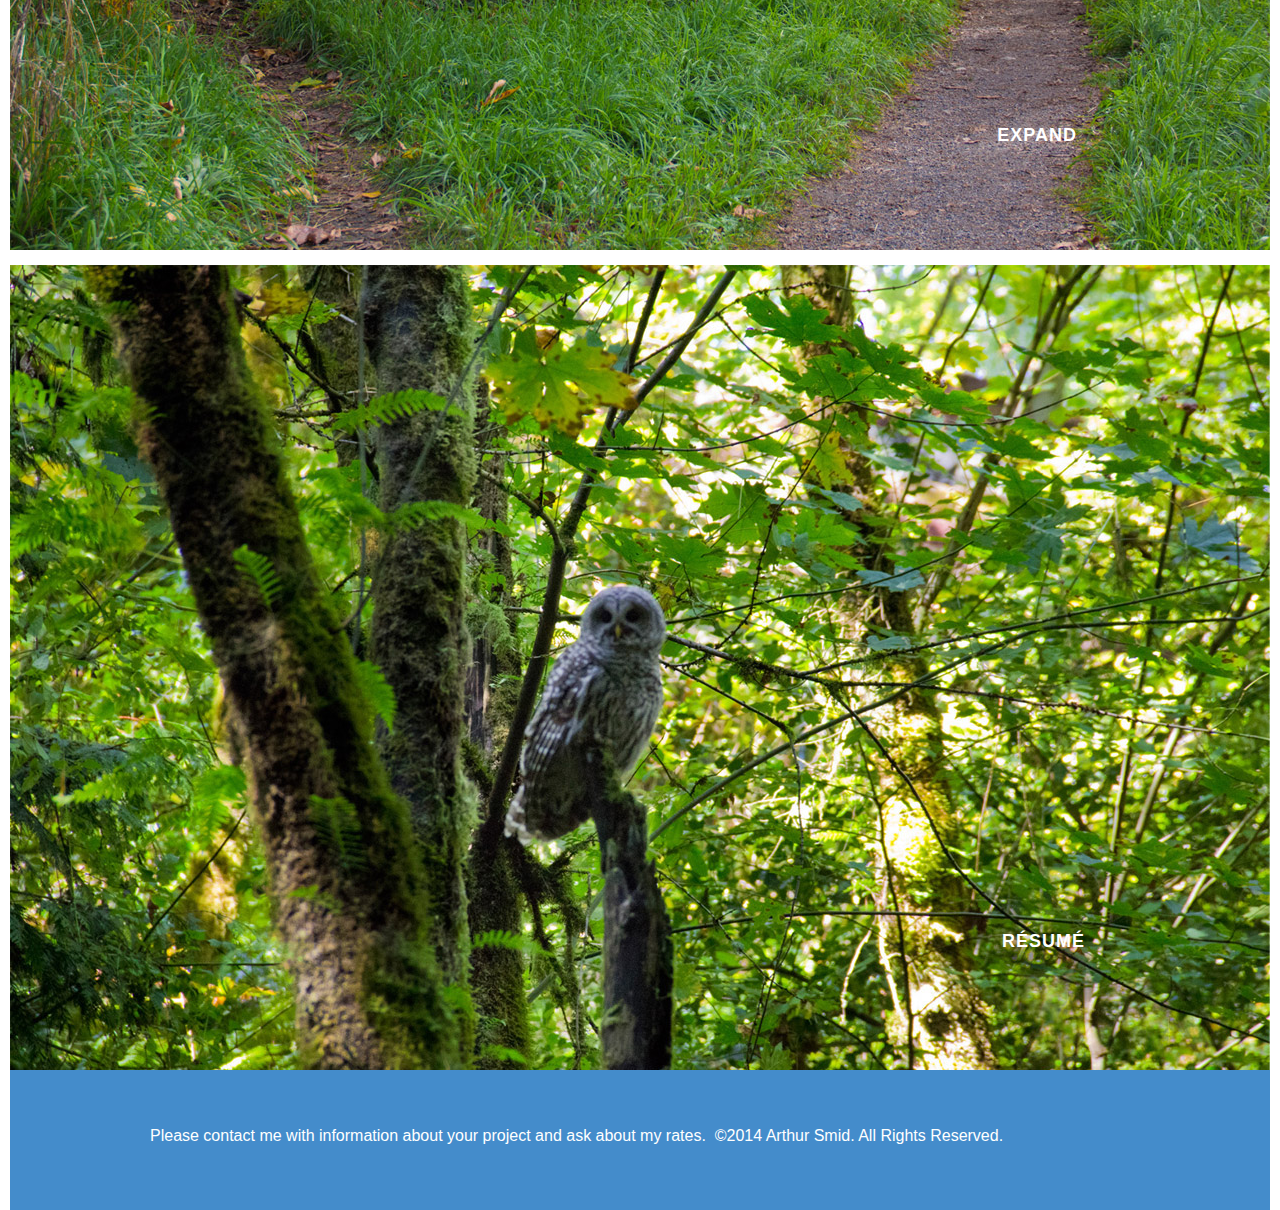
==== commit 64e35346: "Version 2 style tweaks" ====
--- a/index.html
+++ b/index.html
@@ -8,7 +8,7 @@
 	    <meta http-equiv="content-type" content="text/html; charset=utf-8">
 
 	    <meta name="description" content="Writer and artist in Portland, Oregon. I create effective communications for individuals and organizations working towards a more conscious relationship with life on earth.">
-      <meta name="viewport" content="user-scalable=no, initial-scale=1.0, maximum-scale=1.0, width=device-width">
+  <meta name="viewport" content="user-scalable=no, initial-scale=1.0, maximum-scale=1.0, width=device-width">
 
       <link type="text/css" href="styles.css" rel="stylesheet">
       <link type="text/css" href="mobile_styles.css" rel="stylesheet">
@@ -518,13 +518,12 @@
 							<h2>director of photography</h2>
 							<h2>editing</h2>
 
-						</div>
-
-						<div class="knob knob4">
-
-					<span href="#collapse4" class="nav-toggle button">
-					EXPAND</span>
-					</div>
+              <div class="knob knob4">
+                <span href="#collapse4" class="nav-toggle button">
+                  EXPAND</span>
+              </div>
+						</div>
+
 					<!-- end knob -->
 
 			</div>
--- a/styles.css
+++ b/styles.css
@@ -135,7 +135,7 @@
 
 	#container{
 
-			/*width:90em;*/
+			width:90em;
 
 			margin: 0 auto;
 
@@ -155,9 +155,9 @@
 }
 
 #header{
-transition: 0.5s, top;
+transition: 0.5s top;
 height:4.4em;
-/*width:90em;*/
+width:90em;
 background:#448ccb;
 position:relative;
 top:70px;
@@ -201,14 +201,13 @@
 padding:15px 50px 20px 50px;
 position:relative;
 z-index:-40;
-
-
+transition: 1s;
 }
 
 
 #intro{
 
-/*width:90em;*/
+width:90em;
 height:160px;
 
 background:#448ccb;
@@ -225,13 +224,13 @@
 #intro_text{
 margin:0px 0 0 100px;
 padding-top:30px;
-/*width:950px;*/
+width:950px;
 
 }
 
 #dresser{
 
-/*width:90em;*/
+width:90em;
 height:805px;
 
 background: url("images/arthur.jpg") no-repeat center 0;
@@ -244,7 +243,7 @@
 
 }#dresser1{
 
-/*width:90em;*/
+width:90em;
 height:805px;
 margin-top:0px;
 background: url("images/forest1.jpg") no-repeat center 0;
@@ -255,7 +254,7 @@
 
 #dresser2{
 
-/*width:90em;*/
+width:90em;
 height:805px;
 margin-top:15px;
 background: url("images/forest2.jpg") no-repeat center 0;
@@ -265,7 +264,7 @@
 
 #dresser3{
 
-/*width:90em;*/;
+width:90em;
 height:805px;
 margin-top:15px;
 background: url("images/forest3.jpg") no-repeat center 0;
@@ -276,7 +275,7 @@
 
 #dresser4{
 
-/*width:90em;*/;
+width:90em;
 height:805px;
 margin-top:15px;
 background: url("images/forest4.jpg") no-repeat center 0;
@@ -286,7 +285,7 @@
 
 #dresser5{
 
-/*width:90em;*/;
+width:90em;
 height:805px;
 margin-top:15px;
 background: url("images/forest5.jpg") no-repeat center 0;
@@ -297,7 +296,7 @@
 
 #dresser6{
 
-/*width:90em;*/;
+width:90em;
 height:805px;
 margin-top:15px;
 background: url("images/forest6.jpg") no-repeat center 0;
--- a/mobile_styles.css
+++ b/mobile_styles.css
@@ -1,15 +1,134 @@
-@media screen and (max-width: 768px) {
+@media screen and (max-width: 1200px) {
   * {
     box-sizing: border-box;
-  }
-
-  html {
-    padding: 0;
-    margin: 0;
+    height: auto !important;
+  }
+
+  [class^=drawer] .column {
+    float: none;
+    padding-right: 0;
+  }
+
+  [class^=drawer] .column [class^=cell],
+  [class^=drawer] .column_b [class^=cell] {
+    background-repeat: no-repeat;
+    background-size: cover;
+    padding-top: 5em;
+    padding-bottom: 5em;
+    border-bottom: none;
+  }
+
+  [class^=drawer] {
+    max-width: 50em;
+    width: 80%;
+    margin: 0;
+    box-shadow: none;
+    position: fixed;
+    top: 50%;
+    left: 50%;
+    transform: translate(-50%, -50%);
+    max-height: 72vh;
+    overflow: auto;
+  }
+
+  .drawer2 {
+    width: 20em;
+  }
+
+  .drawer_resume {
+    background: white;
+    padding: 3em;
+    z-index: 300;
+  }
+
+  .spacer2 {
+    height: 25px !important;
+  }
+
+  .lead {
+    display: inline-block;
+    margin-bottom: 0.5em;
+  }
+
+  .drawer_resume .indent2 {
+    margin: 20px 0 30px 50px;
+  }
+
+  .drawer_resume .indent2 h5 {
+    margin-bottom: 1em;
+  }
+
+  [class^=drawer] .column_c {
+    float: none;
+    width: 100%;
+  }
+
+  [class^=drawer] [class^=cell] {
+    width: 100%;
+    padding: 3em 1em;
+  }
+
+  #container,
+  #header,
+  #intro,
+  #dresser,
+  #intro_text {
+    width: auto;
+  }
+
+  .heading {
+    margin: 0;
+    padding: 5em 3em 3em 6em;
+    width: 100vw;
+    position: relative;
+  }
+
+  .heading h2 {
+    position: relative;
+    transform: translateX(-50%);
+    left: 50%;
+  }
+
+  .knob {
+    float: none;
+    margin: 3em 0 0;
+    position: absolute;
+    right: 140px;
+    top: 100%;
+  }
+
+  #content h2 {
+    margin: 0 0 0.25em;
+    line-height: 1;
   }
 
   [id^=dresser] {
-    height: auto !important;
+    min-height: 80vh;
+  }
+
+  #dresser {
+    min-height: 100vh;
+  }
+
+  #dresser6 {
+    min-height: 320px;
+    background-position: 0 55%;
+  }
+
+  #dresser6 .knob {
+    position: relative;
+    right: 0;
+    top: 0;
+  }
+
+  #contact {
+    width: auto;
+    left: 50%;
+    bottom: 4em;
+    position: absolute;
+    transform: translateX(-50%);
+    text-align: center;
+    top: inherit;
   }
 
   #logo {
@@ -29,6 +148,33 @@
     top: 0;
     height: auto;
     background: transparent;
+  }
+
+  #intro {
+    box-shadow: none;
+  }
+
+  #intro_text,
+  .footer_text {
+    margin-left: 0;
+    padding: 30px;
+  }
+
+  .footer_text {
+    margin-bottom: 0;
+  }
+
+  #intro p {
+    box-shadow: none;
+    margin: 0;
+  }
+
+  #container {
+    max-width: 100%;
+    overflow: hidden;
+  }
+
+  #header {
     box-shadow: none;
   }
 
@@ -37,7 +183,7 @@
     height: auto;
     float: none;
     position: relative;
-    top: 0;
+    top: 1.5em;
     right: 0;
     display: flex;
     flex-wrap: wrap;
@@ -46,8 +192,36 @@
 
   #navigation a {
     margin: 0;
-    flex: 1 1 100%;
     text-align: center;
     padding: 0.5em 0;
+    flex: 1 1 100%;
+  }
+
+  #footer {
+    padding: 0 0 3em;
   }
 }
+
+@media screen and (max-width: 580px) {
+  html {
+    padding: 0;
+    margin: 0;
+  }
+
+  .heading {
+    padding: 3em;
+  }
+
+  #content h2 {
+    margin-bottom: 0.5em;
+    font-size: 30px;
+  }
+
+  #dresser {
+    background-position: 63% 50%;
+  }
+
+  #navigation {
+    top: 0;
+  }
+}
